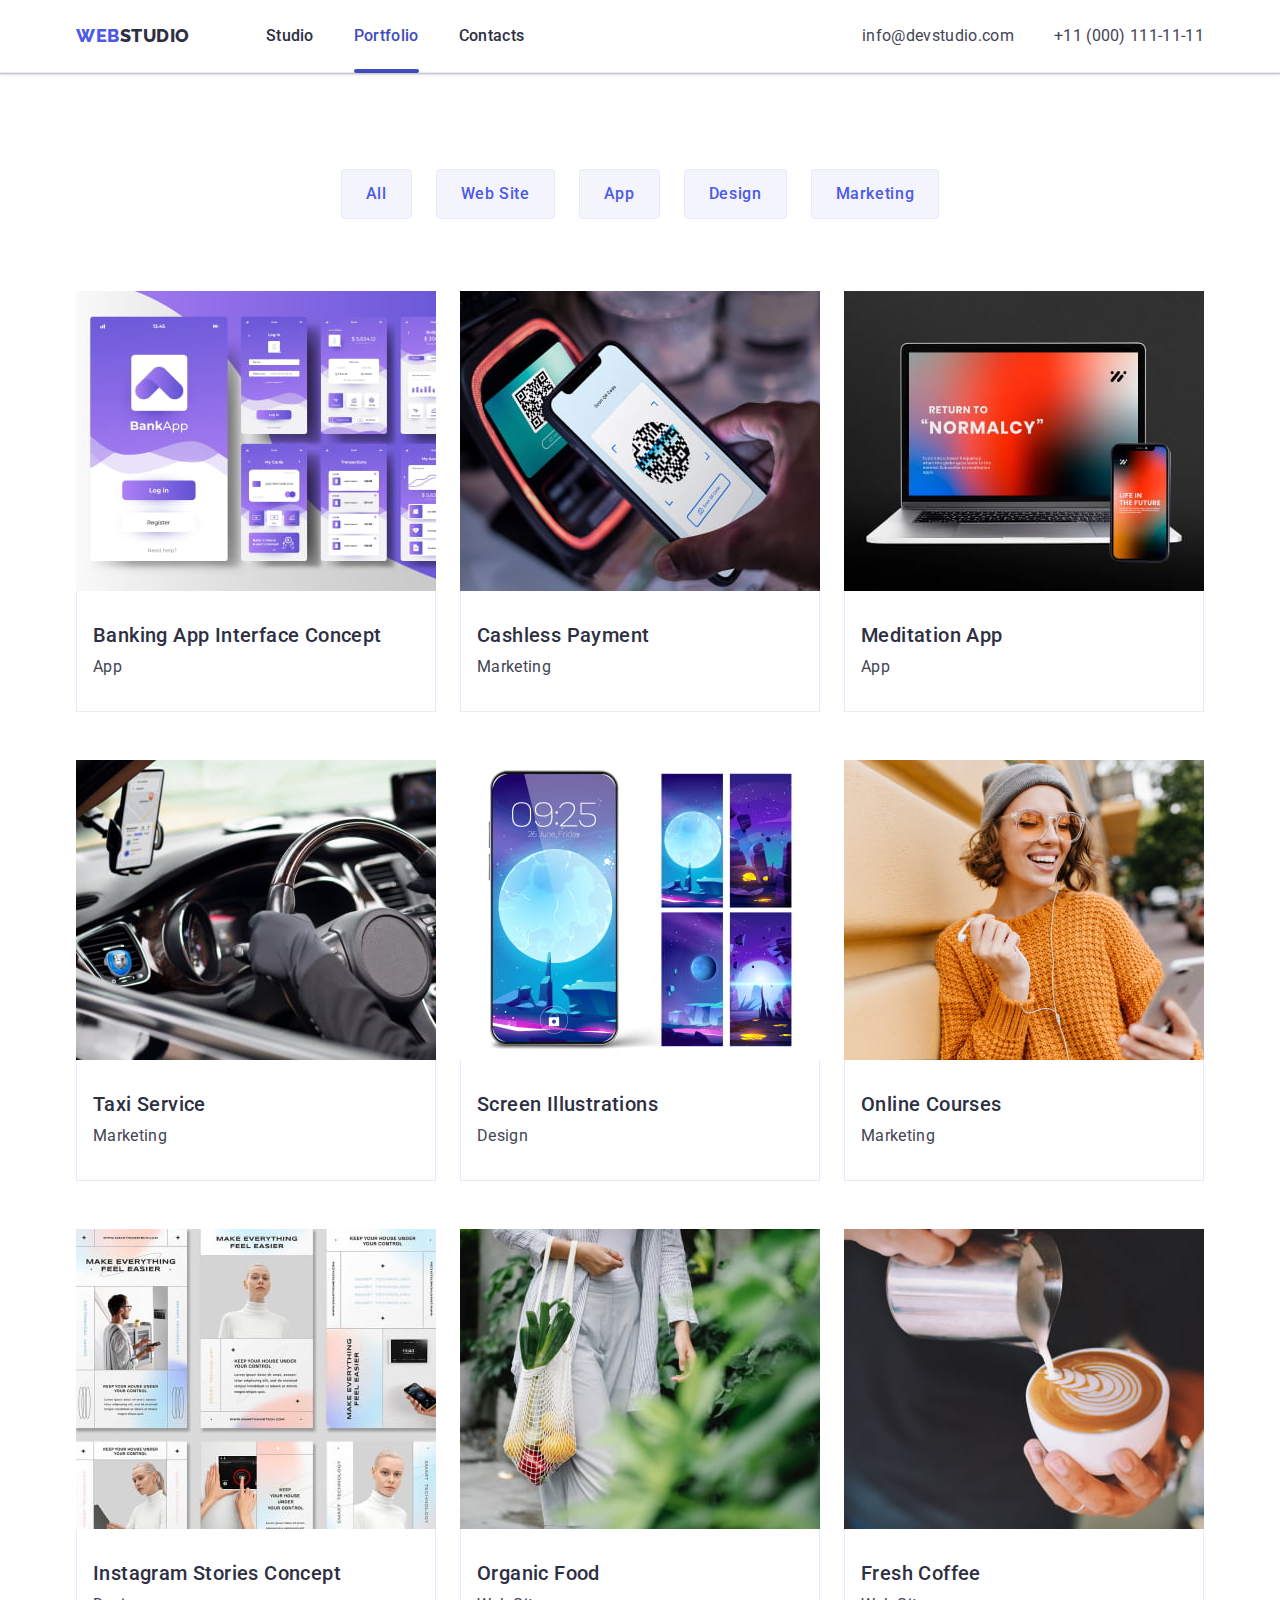
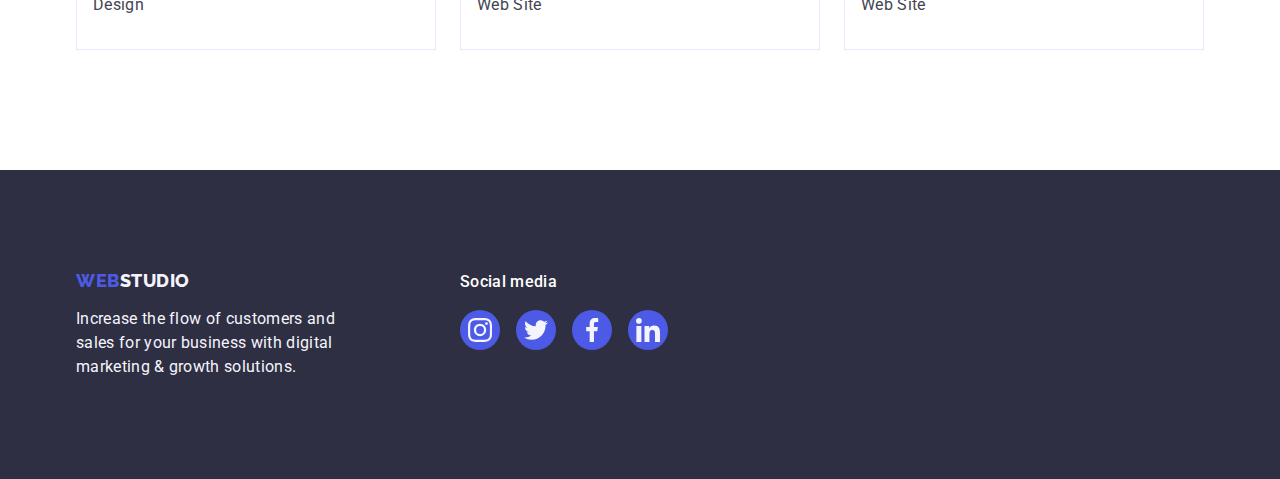
==== portfolio.html @ 3151fbc7 "Initial commit" ====
<!DOCTYPE html>
<html lang="en">
  <head>
    <meta charset="UTF-8" />
    <meta http-equiv="X-UA-Compatible" content="IE=edge" />
    <meta name="viewport" content="width=device-width, initial-scale=1.0" />
    <title>WebStudio</title>
<link  rel="stylesheet"  href="https://cdn.jsdelivr.net/npm/modern-normalize@1.1.0/modern-normalize.min.css" />
    <link rel="preconnect" href="https://fonts.googleapis.com">
<link rel="preconnect" href="https://fonts.gstatic.com" crossorigin>
<link href="https://fonts.googleapis.com/css2?family=Raleway:wght@800&family=Roboto:wght@400;500;700;900&display=swap" rel="stylesheet">
    <link rel="stylesheet" href="./css/styles.css" />
  </head>

  <body class="body">
    <!-- Header -->
    <header class="main-header">
      <div class="container page-header-container">
      <nav class="main-nav">
        <a class="link-logo link" href="./index.html">Web<span class="header-logo">Studio</span></a>
        <ul class="menu list">
          <li class="list-item nav-item"><a class="menu link nav-link" href="./index.html">Studio</a></li>
          <li class="list-item nav-item"><a class="menu link nav-link active" href="./portfolio.html">Portfolio</a></li>
          <li class="list-item nav-item"><a class="menu link nav-link" href="">Contacts</a></li>
        </ul>
      </nav>
      <address class="address">
        <ul class="list link link-nav">
          <li class="list-email-link">
            <a class="address-link link email-link" href="mailto:info@devstudio.com">info@devstudio.com</a></li>
          <li class="list-phone-link">
            <a class="address-link link" href="tel:+110001111111">+11 (000) 111-11-11</a></li>
        </ul>
      </address>
      </div>
    </header>
    <main>
      <!-- Filters -->
      <section class="filters-section">
        <div class=" container container-portfolio">
        <h1 class="visually-hidden">Portfolio</h1>
        <ul class="list portfolio-list-button">
          <li class="list-button"><button class="portfolio-button" type="button">All</button></li>
          <li class="list-button"><button class="portfolio-button" type="button">Web Site</button></li>
          <li class="list-button"><button class="portfolio-button" type="button">App</button></li>
          <li class="list-button"><button class="portfolio-button" type="button">Design</button></li>
          <li class="list-button"><button class="portfolio-button" type="button">Marketing</button></li>
        </ul>
        
        <!-- Portfolio -->
        
        <ul class="list portfolio-list-item">
          <li class="list-item portfolio-item portfolio-calc">
            <a class="list-link link" href="">
            <div class="portfolio-thumb">
              <img 
              src="./images/portfolio/banking-app-interface-concept.jpg"
              alt="Seven mobile app windows"
              width="360"
              height="300"
            />
                <p class="overlay-text">14 Stylish and User-Friendly App Design Concepts · Task Manager App · Calorie Tracker App · Exotic Fruit Ecommerce App · Cloud Storage App
                </p>
              </div>
            <div class="portfolio-galery">
            <h2 class="list-title">Banking App Interface Concept</h2>
            <p class="list-lead">App</p>
          </div>
          </a>
          </li>
          <li class="list-item portfolio-item portfolio-calc">
            
            <a class="list-link link" href="">
               <div class="portfolio-thumb">
            <img 
              src="./images/portfolio/cashless-payment.jpg"
              alt="Reading a QR code by phone for payment through the terminal"
              width="360"
              height="300"
            />
          
                <p class="overlay-text">14 Stylish and User-Friendly App Design Concepts · Task Manager App · Calorie Tracker App · Exotic Fruit Ecommerce App · Cloud Storage App
                </p>
            </div>
            <div class="portfolio-galery">
            <h2 class="list-title">Cashless Payment</h2>
            <p class="list-lead">Marketing</p>
            </div>
          </a>
          </li>
          <li class="list-item portfolio-item portfolio-calc">
            <a class="list-link link" href="">
               <div class="portfolio-thumb">
            <img 
              src="./images/portfolio/meditation-app.jpg"
              alt="Laptop and phone next to it"
              width="360"
              height="300"
            />
                <p class="overlay-text">14 Stylish and User-Friendly App Design Concepts · Task Manager App · Calorie Tracker App · Exotic Fruit Ecommerce App · Cloud Storage App
                </p>
            </div>
            <div class="portfolio-galery">
            <h2 class="list-title">Meditation App</h2>
            <p class="list-lead">App</p>
            </div>
          </a>
          </li>
          <li class="list-item portfolio-item portfolio-calc">
            <a class="list-link link" href="">
               <div class="portfolio-thumb">
            <img 
              src="./images/portfolio/taxi-service.jpg"
              alt="Hands in black gloves hold the steering wheel of a car"
              width="360"
              height="300"
            />
                <p class="overlay-text">14 Stylish and User-Friendly App Design Concepts · Task Manager App · Calorie Tracker App · Exotic Fruit Ecommerce App · Cloud Storage App
                </p>
            </div>
            <div class="portfolio-galery">
            <h2 class="list-title">Taxi Service</h2>
            <p class="list-lead">Marketing</p>
            </div>
          </a>
          </li>
          <li class="list-item portfolio-item portfolio-calc">
            <a class="list-link link" href="">
               <div class="portfolio-thumb">
            <img 
              src="./images/portfolio/screen-illustrations.jpg"
              alt="Full moon wallpaper"
              width="360"
              height="300"
            />
                <p class="overlay-text">14 Stylish and User-Friendly App Design Concepts · Task Manager App · Calorie Tracker App · Exotic Fruit Ecommerce App · Cloud Storage App
                </p>
            </div>
            <div class="portfolio-galery">
            <h2 class="list-title">Screen Illustrations</h2>
            <p class="list-lead">Design</p>
            </div>
          </a>
          </li>
          <li class="list-item portfolio-item portfolio-calc">
            <a class="list-link link" href="">
               <div class="portfolio-thumb">
            <img 
              src="./images/portfolio/online-courses.jpg"
              alt="Girl in headphones looks at the phone and smiles"
              width="360"
              height="300"
            />
                <p class="overlay-text">14 Stylish and User-Friendly App Design Concepts · Task Manager App · Calorie Tracker App · Exotic Fruit Ecommerce App · Cloud Storage App
                </p>
            </div>
            <div class="portfolio-galery">
            <h2 class="list-title">Online Courses</h2>
            <p class="list-lead">Marketing</p>
            </div>
          </a>
          </li>
          <li class="list-item portfolio-item portfolio-calc">
            <a class="list-link link" href="">
               <div class="portfolio-thumb">
            <img 
              src="./images/portfolio/instagram-stories-concept.jpg"
              alt="Six slides with examples for story design"
              width="360"
              height="300"
            />
                <p class="overlay-text">14 Stylish and User-Friendly App Design Concepts · Task Manager App · Calorie Tracker App · Exotic Fruit Ecommerce App · Cloud Storage App
                </p>
            </div>
            <div class="portfolio-galery">
            <h2 class="list-title">Instagram Stories Concept</h2>
            <p class="list-lead">Design</p>
            </div>
          </a>
          </li>
          <li class="list-item portfolio-item portfolio-calc">
            <a class="list-link link" href="">
               <div class="portfolio-thumb">
            <img 
              src="./images/portfolio/organic-food.jpg"
              alt="The girl carries a bag with groceries"
              width="360"
              height="300"
            />
                <p class="overlay-text">14 Stylish and User-Friendly App Design Concepts · Task Manager App · Calorie Tracker App · Exotic Fruit Ecommerce App · Cloud Storage App
                </p>
            </div>
            <div class="portfolio-galery">
            <h2 class="list-title">Organic Food</h2>
            <p class="list-lead">Web Site</p>
            </div>
          </a>
          </li>
          <li class="list-item portfolio-item portfolio-calc">
            <a class="list-link link" href="">
               <div class="portfolio-thumb">
            <img src="./images/portfolio/fresh-coffee.jpg"
              alt="Cup with coffee in hand"
              width="360"
              height="300"
            />
                <p class="overlay-text">14 Stylish and User-Friendly App Design Concepts · Task Manager App · Calorie Tracker App · Exotic Fruit Ecommerce App · Cloud Storage App
                </p>
            </div>
            <div class="portfolio-galery">
            <h2 class="list-title">Fresh Coffee</h2>
            <p class="list-lead">Web Site</p>
            </div>
          </a>
          </li>
        </ul>
        </div>
      </section>
    </main>
  <!--Footer-->
    <footer class="footer">
      <div class="container footer-container">
        <div class="footer-logo-container">
      <a class="link-logo-footer link" href="./index.html">Web<span class="footer-logo">Studio</span></a>
      <p class="text-footer">
        Increase the flow of customers and sales for your business with digital
        marketing & growth solutions.
        </p>
        </div>
        <div class="social-media-container">
          <p class="social-title">Social media</p>
        <ul class="socials social-list footer-socials">
              <li class="socials-item">
                <a class="socials-link link footer-socials-links" href="" target="_blank" rel="noopener noreferrer" aria-label="instagram icon">
                  <svg class="social-icons" width="24" height="24"><use href="./images/icons.svg#instagram"></use></svg>
                </a></li>
              <li class="socials-item">
                <a class="socials-link link footer-socials-links" href="" target="_blank" rel="noopener noreferrer" aria-label="twitter icon">
                  <svg class="social-icons" width="24" height="24"><use href="./images/icons.svg#twitter"></use></svg>
                </a></li>
              <li class="socials-item">
                <a class="socials-link link footer-socials-links" href="" target="_blank" rel="noopener noreferrer" aria-label="facebook icon">
                  <svg class="social-icons" width="24" height="24"><use href="./images/icons.svg#facebook"></use></svg>
                </a></li>
              <li class="socials-item">
                <a class="socials-link link footer-socials-links" href="" target="_blank" rel="noopener noreferrer" aria-label="linkedIn icon">
                  <svg class="social-icons" width="24" height="24"><use href="./images/icons.svg#linkedin"></use></svg>
                </a></li>
            </ul>
        </div>
        </div>
    </footer>
  </body>
</html>
---- css/styles.css ----
:root {
    --accent-color: #9747FF;
    --primary-font: 'Roboto',
        sans-serif;
        --secondary-font: 'Raleway',
            sans-serif;
    --button-color:#4D5AE5;
    --subtitle-color:#2E2F42;
    --border-color:#E7E9FC;
    --hover-focus-color:#404BBF;

    
}

body {
    font-family: var(--primary-font);
    color: #434455;
    background-color: #FFFFFF;

}

h1,h2,h3,h4,p {
    margin-top: 0;
    margin-bottom: 0;
}

ul {
    margin-top: 0;
    margin-bottom: 0;
    padding-left: 0;
}

img {
    display: block;
}

.list {
    display: flex;
    align-items: center;
    flex-wrap: wrap;
    gap: 40px;
    list-style: none;
    padding: 0;
    margin: 0;
}

.link {
    text-decoration: none;
    
}

button {
    cursor: pointer;
}

.container {
    width: 1158px;
    margin: 0 auto;
    padding: 0 15px;
}

/* HEADER */

.page-header-container {
 display: flex;
 align-items: center;   
  
}

.main-header {
    border-bottom: 1px solid var(--border-color);
    box-shadow: 0px 2px 1px rgba(46, 47, 66, 0.08), 0px 1px 1px rgba(46, 47, 66, 0.16), 0px 1px 6px rgba(46, 47, 66, 0.08);
}

.main-nav {
    display: flex;
    align-items: center;
    margin-right: auto;
    
}

.link-logo {
    margin-right: 76px;

    text-decoration: none;
    font-family: var(--secondary-font);
        font-weight: 800;
        font-size: 18px;
        line-height: 1.17;
        
        letter-spacing: 0.03em;
        text-transform: uppercase;
    
        color: var(--button-color);
}
.header-logo {
    color: var(--subtitle-color);
}


.menu:hover,
.menu:focus {
    color: #404BBF;
}

.menu {
    position: relative;
    display: flex;
    align-items: center;

    font-weight: 500;
    font-size: 16px;
    line-height: 1.5;
    letter-spacing: 0.02em;
    color: var(--subtitle-color);

    transition: color 250ms cubic-bezier(0.4, 0, 0.2, 1);
}

.nav-item {
}

.nav-link {
    padding-top: 24px;
    padding-bottom: 24px;
}

.active {
    color: #404bbf;
}

.nav-link::after {
    content: "";
    position: absolute;
    bottom: -1px;
    left: 0;
    display: block;
    width: 100%;
    height: 4px;
    border-radius: 2px;
}

.nav-link.active::after {
    background-color: #404BBF;
}

.address {
    display: flex;
    align-items: center;

    font-style: normal;
    
}

.link-nav {
margin-left: auto;
}


.address-link:hover,
.address-link:focus {
    color: #404BBF;
}

.address-link {
    text-decoration: none;
        font-size: 16px;
        line-height: 1.5;
        letter-spacing: 0.02em;
        color: #434455;

        transition: color 250ms cubic-bezier(0.4, 0, 0.2, 1);
}

.email-link {
}

.list-item {
  

}


.list-phone-link {}

/* HERO */

.hero-section {
    text-align: center;
    background: var(--subtitle-color);
    padding: 188px 0;
}

.hero-overlay {
    max-width: 1440px;
    margin-left: auto;
    margin-right: auto;

    background-image: linear-gradient(rgba(46, 47, 66, 0.7), rgba(46, 47, 66, 0.7)), url("../images/background/people-office.jpg");
    background-repeat: no-repeat;
    background-position: center;
    background-size: cover;
}


.hero-title {
    margin-bottom: 48px;
    max-width: 496px;
    max-height: 120px;
    margin-left: auto;
    margin-right: auto;

    font-weight: 700;
    font-size: 56px;
    line-height: 1.07;
    letter-spacing: 0.02em;
    color: #FFFFFF;
}

.hero-button {
display: block;
    padding: 16px 32px;
    margin-left: auto;
    margin-right: auto;
    min-width: 169px;

    font-family: inherit;
    font-weight: 500;
    font-size: 16px;
    line-height: 1.5;
    letter-spacing: 0.04em;
    color: #FFFFFF;
    background-color: var(--button-color);
    box-shadow: 0px 4px 4px rgba(0, 0, 0, 0.15);
    border-radius: 4px;
    border: none;
    transition: background-color 250ms cubic-bezier(0.4, 0, 0.2, 1);
}

.hero-button:hover,
.hero-button:focus {
 color: #FFFFFF;
background-color: #404BBF;

}

/* MAIN */

.visually-hidden-section {
    padding: 120px 0;
    
}

.visually-hidden {
    position: absolute;
    width: 1px;
    height: 1px;
    margin: -1px;
    border: 0;
    padding: 0;

    white-space: nowrap;
    clip-path: inset(100%);
    clip: rect(0 0 0 0);
    overflow: hidden;
}

.svg-section-two {
    display: flex;
    align-items: center;
    justify-content: center;
    width: 264px;
    height: 112px;
    margin-bottom: 8px;
    background: #F4F4FD;
    border-radius: 4px;
}

.svg {
}

.list-visually-hidden {
    flex-wrap: nowrap;
    gap: 24px;
    

}

.item-calc {
width: calc((100% - 72px) / 4);

}

.list-title {
    margin-bottom: 8px;
    font-weight: 500;
    font-size: 20px;
    line-height: 1.2;
    letter-spacing: 0.02em;
    color: var(--subtitle-color);
}

.title-section-two {
    max-width: 264px;
    max-height: 72px;

}

.list-lead {
    text-align: start;

    font-size: 16px;
    line-height: 1.5;
    letter-spacing: 0.02em;
    color: #434455;
    text-decoration: none;
}

.item-card-text {
    text-align: center;
}

.list-lead-two {
    font-size: 16px;
    line-height: 1.5;
    letter-spacing: 0.02em;
    color: #434455;
}
/* Section three */
.section-three {
    padding-bottom: 120px;
}

.section-three-list {
    gap: 24px;
}

.title {
    margin-bottom: 72px;
    font-weight: 700;
    font-size: 36px;
    line-height: 1.11;
    text-align: center;
    letter-spacing: 0.02em;
    text-transform: capitalize;
    color: var(--subtitle-color);
}

.section-three-item {}

.section-three-img {}

/* OUR TEAM*/

.team-card {
    padding-top: 120px;
    padding-bottom: 120px;

    background: #F4F4FD;
}

.list-item-card {
    background-color: #FFFFFF;
    border-radius: 0px 0px 4px 4px;
    box-shadow: 0px 1px 6px rgba(46, 47, 66, 0.08), 0px 1px 1px rgba(46, 47, 66, 0.16), 0px 2px 1px rgba(46, 47, 66, 0.08);
        
}

.list-team-card {
    gap: 24px;
}

.title-team-card {
    text-align: center;
}

.container-card-team {
    padding: 32px 0;
}
.item-card-text {
margin-bottom: 8px;
}

.social-list {
    display: flex;
    justify-content: center;
    align-items: center;
    gap: 24px;
    list-style: none;
}

.socials-item {
width: 40px;
height: 40px;
}

.socials-link {
    display: flex;
    justify-content: center;
    align-items: center;
    width: 100%;
    height: 100%;
    background: var(--button-color);
    color: #FFFFFF;
    border-radius: 50%;

    transition: background-color 250ms cubic-bezier(0.4, 0, 0.2, 1);
}

.social-icons {
    fill: #f4f4fd;
    
}

.socials-link:hover, 
.socials-link:focus {
  background-color: #404BBF;
}

.list-img {}

/* Customers*/

.customers {
padding-top: 120px;
padding-bottom: 120px;
}

.customers-container {
    
}

.customers-list {
    gap: 24px;
}

.customers-item {
    transition: border-color, color 250ms cubic-bezier(0.4, 0, 0.2, 1);
}
.customers-link {
display: flex;
justify-content: center;
align-items: center;
width: 168px;
height: 88px;
color: #8E8F99;
border-radius: 4px;
border: 1px solid #8E8F99;
transition: border-color 250ms cubic-bezier(0.4, 0, 0.2, 1),
    color 250ms cubic-bezier(0.4, 0, 0.2, 1);

}

.customers-link:hover,
.customers-link:focus {
    color: #404BBF;
    border: 1px solid #404BBF;
}


.customers-title {
    margin-bottom: 72px;
    font-family: 'Roboto';
        font-style: normal;
        font-weight: 700;
        font-size: 36px;
        line-height: 1.1;
    
        text-align: center;
        letter-spacing: 0.02em;
        text-transform: capitalize;
        color: #2E2F42;
}
 .customers-icons {
    fill: currentColor;

 }

/* PORTFOLIO*/

.filters-section {
    padding-top: 96px;
    padding-bottom: 120px;
}


.portfolio-button {
    padding: 12px 24px;
    font-family: inherit;
    background: #F4F4FD;
    
        border: 1px solid var(--border-color);
        border-radius: 4px;
        font-weight: 500;
            font-size: 16px;
            line-height: 1.5;
            letter-spacing: 0.04em;
        color: var(--button-color);
        transition: color 250ms cubic-bezier(0.4, 0, 0.2, 1),
            background-color 250ms cubic-bezier(0.4, 0, 0.2, 1),
            border-color 250ms cubic-bezier(0.4, 0, 0.2, 1),
            box-shadow 250ms cubic-bezier(0.4, 0, 0.2, 1);
}
.portfolio-button:hover,
.portfolio-button:focus {
    background-color: #404BBF;
    color: #FFFFFF;
    box-shadow: 0px 3px 1px rgba(0, 0, 0, 0.1), 0px 2px 1px rgba(0, 0, 0, 0.08), 0px 2px 2px rgba(0, 0, 0, 0.12);
    border: 1px solid transparent;
 }

 .portfolio-list-button {
    display: flex;
    justify-content: center;
    gap: 24px;
    margin-bottom: 72px;
 }

.portfolio-list {
    display: flex;
    flex-wrap: wrap;
    gap: 24px;
    
}

.portfolio-list-item {
    display: flex;
    flex-wrap: wrap;
    column-gap: 24px;
    row-gap: 48px;
    padding: 0;
}

.list-link:hover .overlay-text {
    transform: translateY(0%);
}

.list-link:focus .overlay-text {
    transform: translateY(0%);
}

.portfolio-list-item > .portfolio-calc {
    flex-basis: calc((100% - 48px) / 3);

}


.portfolio-list-item:nth-last-child(-n+3) {
margin-bottom: 0;
}

.portfolio-list-item:nth-child(3n) {
    margin-right: 0;
}

.list-link {
    display: block;
    transition: box-shadow 250ms cubic-bezier(0.4, 0, 0.2, 1);
}

.list-link:hover,
.list-link:focus {

    box-shadow: 0px 1px 6px rgba(46, 47, 66, 0.08), 0px 1px 1px rgba(46, 47, 66, 0.16), 0px 2px 1px rgba(46, 47, 66, 0.08);
}

.portfolio-galery {
    padding: 32px 16px;
    border: 1px solid var(--border-color);
    border-top: none;
}

.portfolio-thumb {
    position: relative;
    overflow: hidden;
}

.overlay {

}

.overlay-text {
    position: absolute;
    top: 0;
    left: 0;
    transform: translateY(100%);
    
    width: 100%;
    height: 100%;
    background-color: #4D5AE5;
    
    padding: 40px 32px;
    font-size: 16px;
    line-height: 1.5;

    letter-spacing: 0.02em;
    color: #F4F4FD;

    transition: transform 250ms cubic-bezier(0.4, 0, 0.2, 1);
}

.list-img {}

.list-title {
    text-decoration: none;
   
}
    


/* FOOTER */

.footer {
    background: var(--subtitle-color);
}

.text-footer {
    max-width: 264px;

    font-size: 16px;
    line-height: 1.5;
    letter-spacing: 0.02em;
    color: #F4F4FD;
}

.footer {
    display: flex;
    padding: 100px 0;
}

.footer-logo {
    font-family: var(--secondary-font);
    font-style: normal;
    font-weight: 800;
    font-size: 18px;
    line-height: 1.17;
    
    letter-spacing: 0.03em;
    text-transform: uppercase;
    color: #F4F4FD;
}

.link-logo-footer {
    display: inline-block;
    padding: 0px;
    margin-bottom: 16px;
    text-decoration: none;

    font-family: var(--secondary-font);
    font-weight: 800;
    font-size: 18px;
    line-height: 1.17;
    letter-spacing: 0.03em;
    text-transform: uppercase;
    color: var(--button-color);
}

/* Social media*/
.footer-container {
    display: flex;
    align-items: baseline;

}
.footer-logo-container {
    margin-right: 120px;
}

.social-media-container {
   
}

.social-title {
    margin-bottom: 16px;
    font-weight: 500;
    font-size: 16px;
    line-height: 1.5;
    letter-spacing: 0.02em;
    color: #FFFFFF;
    
}

.footer-socials {

gap: 16px;
}

.footer-socials-links {
    display: flex;
    justify-content: center;
    align-items: center;
    transition: background-color 250ms cubic-bezier(0.4, 0, 0.2, 1);
}

.footer-socials-links:hover,
.footer-socials-links:focus {
background-color: #31D0AA;
}

/* Modal Window*/

.backdrop {
    position: fixed;
    top: 0;
    left: 0;
    width: 100%;
    height: 100%;
    background-color: rgba(46, 47, 66, 0.4);

    transition: opacity 250ms cubic-bezier(0.4, 0, 0.2, 1), visibility 250ms cubic-bezier(0.4, 0, 0.2, 1);
    
    }

.modal {
    position: absolute;
    top: 50%;
    left: 50%;
    transform: translate(-50%, -50%);
    padding: 24px;
    
    width: 408px;
    min-height: 576px;

    background-color: #FCFCFC;
    box-shadow: 0px 1px 1px rgba(0, 0, 0, 0.14),
            0px 1px 3px rgba(0, 0, 0, 0.12),
            0px 2px 1px rgba(0, 0, 0, 0.2);
    border-radius: 4px;
        transition: transform 250ms cubic-bezier(0.4, 0, 0.2, 1);
}

.backdrop.is-hidden {
    opacity: 0;
    visibility: hidden;
    pointer-events: none;

}

.is-hidden {
    opacity: 0;
    visibility: hidden;
    pointer-events: none;
}

.backdrop.is-hidden.modal {
    opacity: 0;
    transition-delay: 250ms cubic-bezier(0.4, 0, 0.2, 1);
}

.modal-close-btn {
    position: absolute;
    display: flex;
    top: 24px;
    right: 24px;

    align-items: center;
    justify-content: center;
    padding: 0;

    width: 24px;
    height: 24px;
    border: none;
    background-color: #E7E9FC;
    border-radius: 50%;
    box-shadow: 0px,
        4px rgba(0, 0, 0, 0.25);
        border: 1px solid rgba(0, 0, 0, 0.1);
        transition: background-color 250ms cubic-bezier(0.4, 0, 0.2, 1), border 250ms cubic-bezier(0.4, 0, 0.2, 1);

    
}

.modal-close-icon {
    transition: fill 250ms cubic-bezier(0.4, 0, 0.2, 1);
}

.modal-close-btn:hover,
.modal-close-btn:focus {
background-color: #404BBF;
fill: #ffffff;
border: none;
}

.modal-title {
    display: block;
    margin-bottom: 16px;
    padding-top: 48px;
    font-weight: 500;
   font-size: 16px; 
   line-height: 1.5;
   text-align: center;
}

.modal-form {}

.form {}

.form-label {
    display: block;
    margin-bottom: 4px;
    margin-top: 8px;
    font-size: 12px;
    line-height: 1,17px;
    letter-spacing: 0.01em;

    color: #8E8F99;

}

.form-wrapper {
    position: relative;
    
}

.form-field {
    width: 100%;
    height: 40px;
    padding: 0;
    padding-left: 36px;

    outline: transparent;
    outline-offset: -1px;
    border-radius: 4px;
    border: 1px solid;
}

.form-field:focus {
    outline: 1px solid #4D5AE5;
    transition: 250ms cubic-bezier(0.4, 0, 0.2, 1);
}

.form-icon {
    position: absolute;
    top: 50%;
    left: 16px;
    transform: translateY(-50%);

    width: 18px;
    height: 24px;

    pointer-events: none;
}

.form-field:focus + .form-icon {
    fill: #4D5AE5;
    transition: 250ms cubic-bezier(0.4, 0, 0.2, 1);
}

.form-comment {
    display: block;
    margin-top: 8px;
    margin-bottom: 4px;

    font-size: 12px;
    line-height: 14px;
    letter-spacing: 0.01em;
    color:#8E8F99;
}

.form-agreement {
    display: block;
    width: 100%;
    height: 138px;
    padding: 16px;
    resize: none;
    border-radius: 4px;
    outline: transparent;
    margin-bottom: 16px;

    font-size: 12px;
    line-height: 1.17px;
    letter-spacing: 0.04em;
    color: rgba(46, 47, 66, 0.4);
}

.form-check {
    display: flex;
    justify-content: center;
    align-items: center;
    margin-bottom: 24px;
    
}

.form-check-input {
    appearance: none;
    display: flex;
    width: 16px;
    height: 16px;
    border-radius: 2px;
    border: 1px solid #2E2F42;
    margin-right: 8px;
}

.form-check-input:checked {
    background-color: #404BBF;
}

.form-check-text {
font-size: 12px;
color: #8E8F99;
user-select: none;
}

.agreement-link {
   color: #4D5AE5; 
}

.btn {
    display: block;
    margin: 0 auto;
}
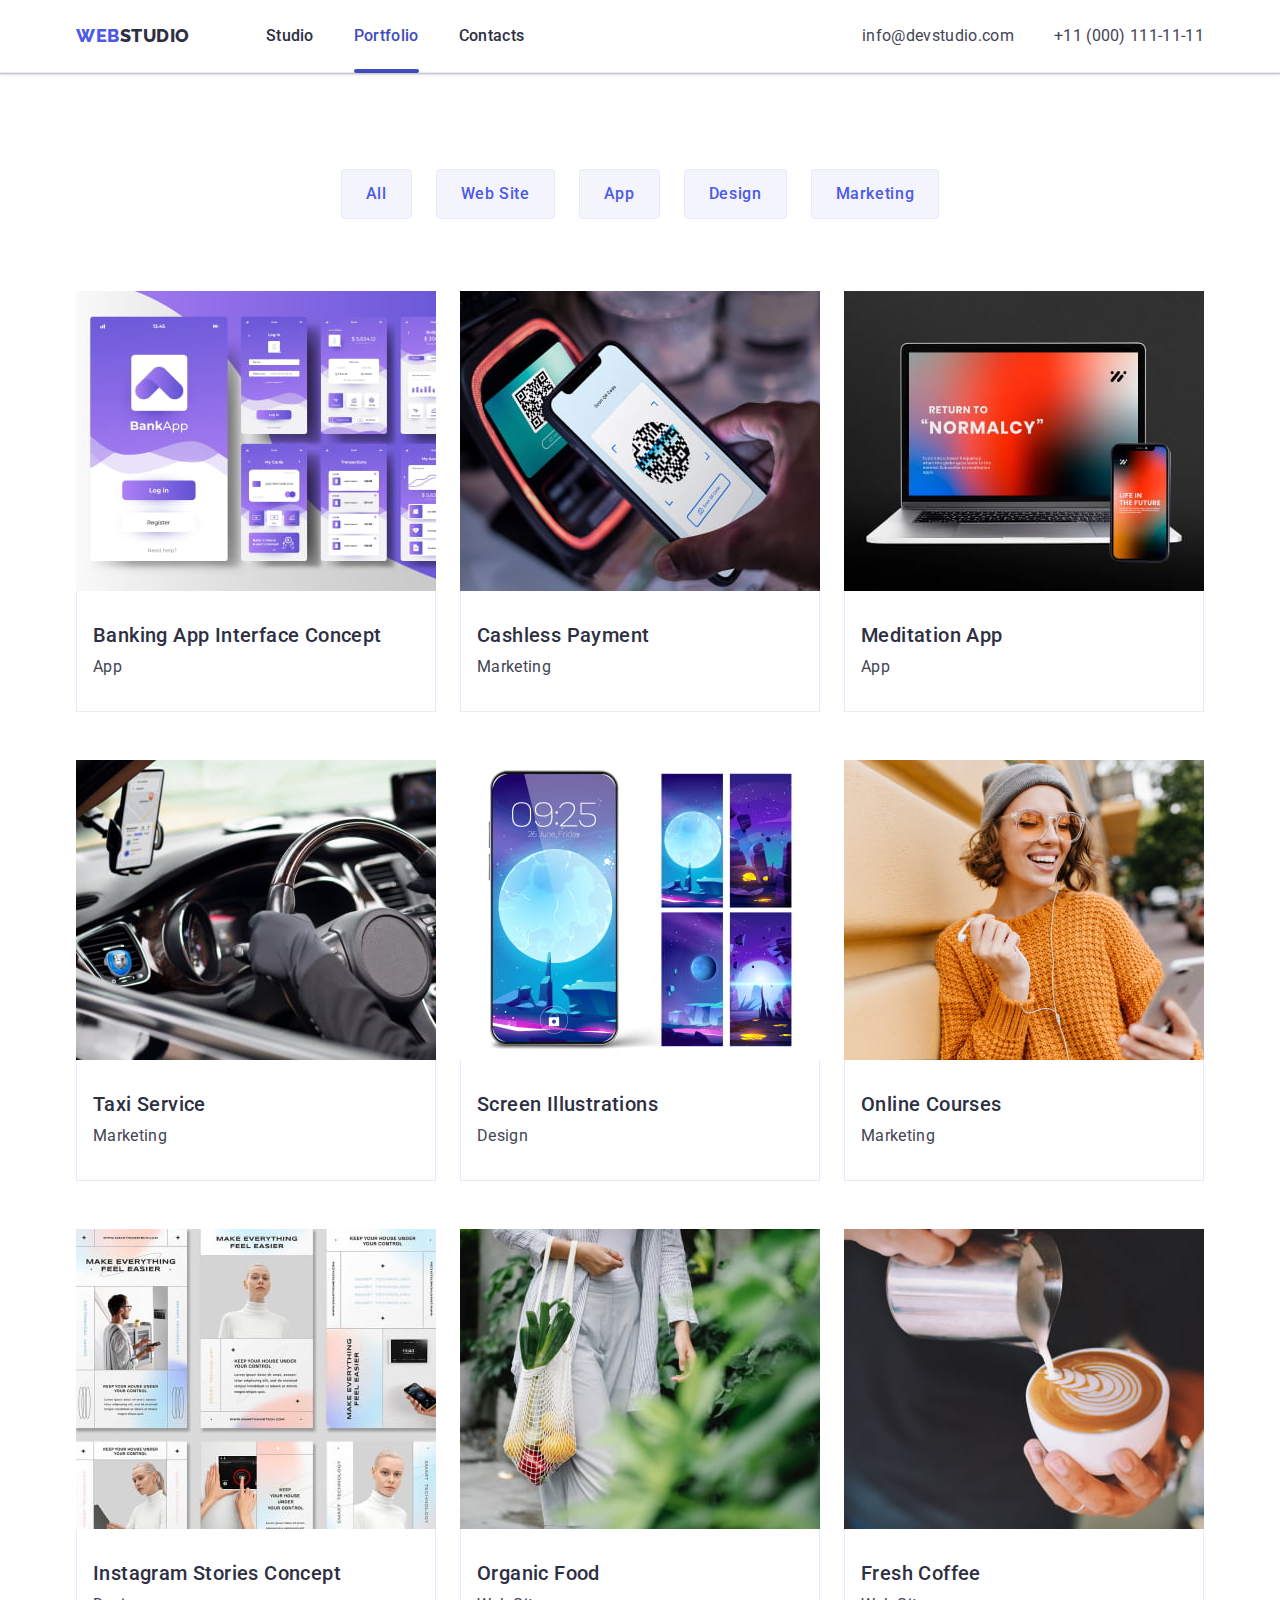
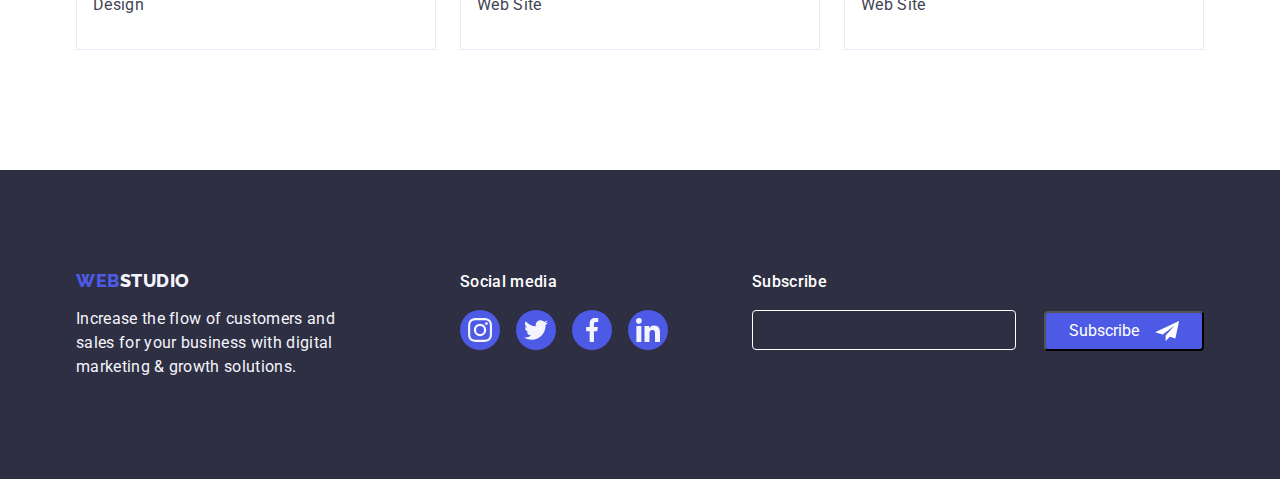
==== commit 4bac557b: "finished" ====
--- a/portfolio.html
+++ b/portfolio.html
@@ -248,6 +248,16 @@
                 </a></li>
             </ul>
         </div>
+        <div class="subscribe-container">
+          <p class="social-title">Subscribe</p>
+          <form class="subscribe-form form" name="subscribe-form"></form>
+          
+          <input class="subscribe-input" type="email" name="email" placeholder="E-mail">
+          
+          <button class="subscribe-btn" type="submit">Subscribe <svg class="subscribe-icon" width="24" height="20"><use href="./images/icons.svg#icon-send"></use></svg></button>
+          
+
+        </div>
         </div>
     </footer>
   </body>
--- a/css/styles.css
+++ b/css/styles.css
@@ -3,14 +3,14 @@
     --accent-color: #9747FF;
     --primary-font: 'Roboto',
         sans-serif;
-        --secondary-font: 'Raleway',
-            sans-serif;
-    --button-color:#4D5AE5;
-    --subtitle-color:#2E2F42;
-    --border-color:#E7E9FC;
-    --hover-focus-color:#404BBF;
-
-    
+    --secondary-font: 'Raleway',
+        sans-serif;
+    --button-color: #4D5AE5;
+    --subtitle-color: #2E2F42;
+    --border-color: #E7E9FC;
+    --hover-focus-color: #404BBF;
+
+
 }
 
 body {
@@ -20,7 +20,11 @@
 
 }
 
-h1,h2,h3,h4,p {
+h1,
+h2,
+h3,
+h4,
+p {
     margin-top: 0;
     margin-bottom: 0;
 }
@@ -47,7 +51,7 @@
 
 .link {
     text-decoration: none;
-    
+
 }
 
 button {
@@ -63,9 +67,9 @@
 /* HEADER */
 
 .page-header-container {
- display: flex;
- align-items: center;   
-  
+    display: flex;
+    align-items: center;
+
 }
 
 .main-header {
@@ -77,7 +81,7 @@
     display: flex;
     align-items: center;
     margin-right: auto;
-    
+
 }
 
 .link-logo {
@@ -85,15 +89,16 @@
 
     text-decoration: none;
     font-family: var(--secondary-font);
-        font-weight: 800;
-        font-size: 18px;
-        line-height: 1.17;
-        
-        letter-spacing: 0.03em;
-        text-transform: uppercase;
-    
-        color: var(--button-color);
-}
+    font-weight: 800;
+    font-size: 18px;
+    line-height: 1.17;
+
+    letter-spacing: 0.03em;
+    text-transform: uppercase;
+
+    color: var(--button-color);
+}
+
 .header-logo {
     color: var(--subtitle-color);
 }
@@ -118,8 +123,7 @@
     transition: color 250ms cubic-bezier(0.4, 0, 0.2, 1);
 }
 
-.nav-item {
-}
+.nav-item {}
 
 .nav-link {
     padding-top: 24px;
@@ -150,11 +154,11 @@
     align-items: center;
 
     font-style: normal;
-    
+
 }
 
 .link-nav {
-margin-left: auto;
+    margin-left: auto;
 }
 
 
@@ -165,21 +169,17 @@
 
 .address-link {
     text-decoration: none;
-        font-size: 16px;
-        line-height: 1.5;
-        letter-spacing: 0.02em;
-        color: #434455;
-
-        transition: color 250ms cubic-bezier(0.4, 0, 0.2, 1);
-}
-
-.email-link {
-}
-
-.list-item {
-  
-
-}
+    font-size: 16px;
+    line-height: 1.5;
+    letter-spacing: 0.02em;
+    color: #434455;
+
+    transition: color 250ms cubic-bezier(0.4, 0, 0.2, 1);
+}
+
+.email-link {}
+
+.list-item {}
 
 
 .list-phone-link {}
@@ -219,7 +219,7 @@
 }
 
 .hero-button {
-display: block;
+    display: block;
     padding: 16px 32px;
     margin-left: auto;
     margin-right: auto;
@@ -240,8 +240,8 @@
 
 .hero-button:hover,
 .hero-button:focus {
- color: #FFFFFF;
-background-color: #404BBF;
+    color: #FFFFFF;
+    background-color: #404BBF;
 
 }
 
@@ -249,7 +249,7 @@
 
 .visually-hidden-section {
     padding: 120px 0;
-    
+
 }
 
 .visually-hidden {
@@ -277,18 +277,17 @@
     border-radius: 4px;
 }
 
-.svg {
-}
+.svg {}
 
 .list-visually-hidden {
     flex-wrap: nowrap;
     gap: 24px;
-    
+
 
 }
 
 .item-calc {
-width: calc((100% - 72px) / 4);
+    width: calc((100% - 72px) / 4);
 
 }
 
@@ -327,6 +326,7 @@
     letter-spacing: 0.02em;
     color: #434455;
 }
+
 /* Section three */
 .section-three {
     padding-bottom: 120px;
@@ -364,7 +364,7 @@
     background-color: #FFFFFF;
     border-radius: 0px 0px 4px 4px;
     box-shadow: 0px 1px 6px rgba(46, 47, 66, 0.08), 0px 1px 1px rgba(46, 47, 66, 0.16), 0px 2px 1px rgba(46, 47, 66, 0.08);
-        
+
 }
 
 .list-team-card {
@@ -378,8 +378,9 @@
 .container-card-team {
     padding: 32px 0;
 }
+
 .item-card-text {
-margin-bottom: 8px;
+    margin-bottom: 8px;
 }
 
 .social-list {
@@ -391,8 +392,8 @@
 }
 
 .socials-item {
-width: 40px;
-height: 40px;
+    width: 40px;
+    height: 40px;
 }
 
 .socials-link {
@@ -410,12 +411,12 @@
 
 .social-icons {
     fill: #f4f4fd;
-    
-}
-
-.socials-link:hover, 
+
+}
+
+.socials-link:hover,
 .socials-link:focus {
-  background-color: #404BBF;
+    background-color: #404BBF;
 }
 
 .list-img {}
@@ -423,13 +424,11 @@
 /* Customers*/
 
 .customers {
-padding-top: 120px;
-padding-bottom: 120px;
-}
-
-.customers-container {
-    
-}
+    padding-top: 120px;
+    padding-bottom: 120px;
+}
+
+.customers-container {}
 
 .customers-list {
     gap: 24px;
@@ -438,17 +437,18 @@
 .customers-item {
     transition: border-color, color 250ms cubic-bezier(0.4, 0, 0.2, 1);
 }
+
 .customers-link {
-display: flex;
-justify-content: center;
-align-items: center;
-width: 168px;
-height: 88px;
-color: #8E8F99;
-border-radius: 4px;
-border: 1px solid #8E8F99;
-transition: border-color 250ms cubic-bezier(0.4, 0, 0.2, 1),
-    color 250ms cubic-bezier(0.4, 0, 0.2, 1);
+    display: flex;
+    justify-content: center;
+    align-items: center;
+    width: 168px;
+    height: 88px;
+    color: #8E8F99;
+    border-radius: 4px;
+    border: 1px solid #8E8F99;
+    transition: border-color 250ms cubic-bezier(0.4, 0, 0.2, 1),
+        color 250ms cubic-bezier(0.4, 0, 0.2, 1);
 
 }
 
@@ -462,20 +462,21 @@
 .customers-title {
     margin-bottom: 72px;
     font-family: 'Roboto';
-        font-style: normal;
-        font-weight: 700;
-        font-size: 36px;
-        line-height: 1.1;
-    
-        text-align: center;
-        letter-spacing: 0.02em;
-        text-transform: capitalize;
-        color: #2E2F42;
-}
- .customers-icons {
+    font-style: normal;
+    font-weight: 700;
+    font-size: 36px;
+    line-height: 1.1;
+
+    text-align: center;
+    letter-spacing: 0.02em;
+    text-transform: capitalize;
+    color: #2E2F42;
+}
+
+.customers-icons {
     fill: currentColor;
 
- }
+}
 
 /* PORTFOLIO*/
 
@@ -489,39 +490,40 @@
     padding: 12px 24px;
     font-family: inherit;
     background: #F4F4FD;
-    
-        border: 1px solid var(--border-color);
-        border-radius: 4px;
-        font-weight: 500;
-            font-size: 16px;
-            line-height: 1.5;
-            letter-spacing: 0.04em;
-        color: var(--button-color);
-        transition: color 250ms cubic-bezier(0.4, 0, 0.2, 1),
-            background-color 250ms cubic-bezier(0.4, 0, 0.2, 1),
-            border-color 250ms cubic-bezier(0.4, 0, 0.2, 1),
-            box-shadow 250ms cubic-bezier(0.4, 0, 0.2, 1);
-}
+
+    border: 1px solid var(--border-color);
+    border-radius: 4px;
+    font-weight: 500;
+    font-size: 16px;
+    line-height: 1.5;
+    letter-spacing: 0.04em;
+    color: var(--button-color);
+    transition: color 250ms cubic-bezier(0.4, 0, 0.2, 1),
+        background-color 250ms cubic-bezier(0.4, 0, 0.2, 1),
+        border-color 250ms cubic-bezier(0.4, 0, 0.2, 1),
+        box-shadow 250ms cubic-bezier(0.4, 0, 0.2, 1);
+}
+
 .portfolio-button:hover,
 .portfolio-button:focus {
     background-color: #404BBF;
     color: #FFFFFF;
     box-shadow: 0px 3px 1px rgba(0, 0, 0, 0.1), 0px 2px 1px rgba(0, 0, 0, 0.08), 0px 2px 2px rgba(0, 0, 0, 0.12);
     border: 1px solid transparent;
- }
-
- .portfolio-list-button {
+}
+
+.portfolio-list-button {
     display: flex;
     justify-content: center;
     gap: 24px;
     margin-bottom: 72px;
- }
+}
 
 .portfolio-list {
     display: flex;
     flex-wrap: wrap;
     gap: 24px;
-    
+
 }
 
 .portfolio-list-item {
@@ -540,14 +542,14 @@
     transform: translateY(0%);
 }
 
-.portfolio-list-item > .portfolio-calc {
+.portfolio-list-item>.portfolio-calc {
     flex-basis: calc((100% - 48px) / 3);
 
 }
 
 
 .portfolio-list-item:nth-last-child(-n+3) {
-margin-bottom: 0;
+    margin-bottom: 0;
 }
 
 .portfolio-list-item:nth-child(3n) {
@@ -576,20 +578,18 @@
     overflow: hidden;
 }
 
-.overlay {
-
-}
+.overlay {}
 
 .overlay-text {
     position: absolute;
     top: 0;
     left: 0;
     transform: translateY(100%);
-    
+
     width: 100%;
     height: 100%;
     background-color: #4D5AE5;
-    
+
     padding: 40px 32px;
     font-size: 16px;
     line-height: 1.5;
@@ -604,16 +604,13 @@
 
 .list-title {
     text-decoration: none;
-   
-}
-    
+
+}
+
 
 
 /* FOOTER */
 
-.footer {
-    background: var(--subtitle-color);
-}
 
 .text-footer {
     max-width: 264px;
@@ -626,7 +623,10 @@
 
 .footer {
     display: flex;
+    justify-content: center;
+    align-items: center;
     padding: 100px 0;
+    background: var(--subtitle-color);
 }
 
 .footer-logo {
@@ -635,7 +635,7 @@
     font-weight: 800;
     font-size: 18px;
     line-height: 1.17;
-    
+
     letter-spacing: 0.03em;
     text-transform: uppercase;
     color: #F4F4FD;
@@ -661,14 +661,17 @@
     display: flex;
     align-items: baseline;
 
-}
+
+}
+
 .footer-logo-container {
     margin-right: 120px;
-}
-
-.social-media-container {
-   
-}
+    min-width: 264px;
+}
+
+.social-media-container {}
+
+.footer-subscribe-container {}
 
 .social-title {
     margin-bottom: 16px;
@@ -677,12 +680,12 @@
     line-height: 1.5;
     letter-spacing: 0.02em;
     color: #FFFFFF;
-    
+
 }
 
 .footer-socials {
 
-gap: 16px;
+    gap: 16px;
 }
 
 .footer-socials-links {
@@ -694,7 +697,72 @@
 
 .footer-socials-links:hover,
 .footer-socials-links:focus {
-background-color: #31D0AA;
+    background-color: #31D0AA;
+}
+
+.container {}
+
+.subscribe-container {
+    justify-content: center;
+    align-items: center;
+    margin-left: auto;
+    min-height: 80px;
+
+}
+
+
+.subscribe-form {}
+
+.form {}
+
+.subscribe-form-container {}
+
+.subscribe-input {
+    width: 264px;
+    height: 40px;
+    border-radius: 4px;
+    background-color: var(--subtitle-color);
+    border: 1px solid #FFFFFF;
+}
+
+::placeholder {
+    display: flex;
+    
+    font-weight: 400;
+
+    font-size: 12px;
+        line-height: 1.17px;
+        letter-spacing: 0.04em;
+        color: rgba(46, 47, 66, 0.4);
+
+
+}
+
+.subscribe-btn {
+    display: inline-flex;
+        min-width: 160px;
+        height: 40px;
+        border-radius: 4px;
+        background-color: var(--button-color);
+        margin-left: 24px;
+        color: #FFFFFF;
+        justify-content: center;
+        align-items: center;
+}
+
+.subscribe-btn:hover,
+.subscribe-btn:focus {
+    background-color: var(--hover-focus-color);
+    transition: background-color 250ms cubic-bezier(0.4, 0, 0.2, 1);
+}
+
+.subscribe-icon {
+    display: inline-flex;
+    width: 24px;
+    height: 20px;
+    margin-left: 16px;
+    
+    pointer-events: none;
 }
 
 /* Modal Window*/
@@ -708,8 +776,8 @@
     background-color: rgba(46, 47, 66, 0.4);
 
     transition: opacity 250ms cubic-bezier(0.4, 0, 0.2, 1), visibility 250ms cubic-bezier(0.4, 0, 0.2, 1);
-    
-    }
+
+}
 
 .modal {
     position: absolute;
@@ -717,16 +785,16 @@
     left: 50%;
     transform: translate(-50%, -50%);
     padding: 24px;
-    
+
     width: 408px;
     min-height: 576px;
 
     background-color: #FCFCFC;
     box-shadow: 0px 1px 1px rgba(0, 0, 0, 0.14),
-            0px 1px 3px rgba(0, 0, 0, 0.12),
-            0px 2px 1px rgba(0, 0, 0, 0.2);
+        0px 1px 3px rgba(0, 0, 0, 0.12),
+        0px 2px 1px rgba(0, 0, 0, 0.2);
     border-radius: 4px;
-        transition: transform 250ms cubic-bezier(0.4, 0, 0.2, 1);
+    transition: transform 250ms cubic-bezier(0.4, 0, 0.2, 1);
 }
 
 .backdrop.is-hidden {
@@ -764,10 +832,10 @@
     border-radius: 50%;
     box-shadow: 0px,
         4px rgba(0, 0, 0, 0.25);
-        border: 1px solid rgba(0, 0, 0, 0.1);
-        transition: background-color 250ms cubic-bezier(0.4, 0, 0.2, 1), border 250ms cubic-bezier(0.4, 0, 0.2, 1);
-
-    
+    border: 1px solid rgba(0, 0, 0, 0.1);
+    transition: background-color 250ms cubic-bezier(0.4, 0, 0.2, 1), border 250ms cubic-bezier(0.4, 0, 0.2, 1);
+
+
 }
 
 .modal-close-icon {
@@ -776,9 +844,9 @@
 
 .modal-close-btn:hover,
 .modal-close-btn:focus {
-background-color: #404BBF;
-fill: #ffffff;
-border: none;
+    background-color: #404BBF;
+    fill: #ffffff;
+    border: none;
 }
 
 .modal-title {
@@ -786,9 +854,9 @@
     margin-bottom: 16px;
     padding-top: 48px;
     font-weight: 500;
-   font-size: 16px; 
-   line-height: 1.5;
-   text-align: center;
+    font-size: 16px;
+    line-height: 1.5;
+    text-align: center;
 }
 
 .modal-form {}
@@ -800,7 +868,7 @@
     margin-bottom: 4px;
     margin-top: 8px;
     font-size: 12px;
-    line-height: 1,17px;
+    line-height: 1, 17px;
     letter-spacing: 0.01em;
 
     color: #8E8F99;
@@ -809,7 +877,7 @@
 
 .form-wrapper {
     position: relative;
-    
+
 }
 
 .form-field {
@@ -841,7 +909,7 @@
     pointer-events: none;
 }
 
-.form-field:focus + .form-icon {
+.form-field:focus+.form-icon {
     fill: #4D5AE5;
     transition: 250ms cubic-bezier(0.4, 0, 0.2, 1);
 }
@@ -854,7 +922,7 @@
     font-size: 12px;
     line-height: 14px;
     letter-spacing: 0.01em;
-    color:#8E8F99;
+    color: #8E8F99;
 }
 
 .form-agreement {
@@ -866,11 +934,6 @@
     border-radius: 4px;
     outline: transparent;
     margin-bottom: 16px;
-
-    font-size: 12px;
-    line-height: 1.17px;
-    letter-spacing: 0.04em;
-    color: rgba(46, 47, 66, 0.4);
 }
 
 .form-check {
@@ -878,7 +941,7 @@
     justify-content: center;
     align-items: center;
     margin-bottom: 24px;
-    
+
 }
 
 .form-check-input {
@@ -889,23 +952,27 @@
     border-radius: 2px;
     border: 1px solid #2E2F42;
     margin-right: 8px;
+
+    background-image: url("data:image/svg+xml,%3Csvg width='10' height='8' viewBox='0 0 10 8' fill='none' xmlns='http://www.w3.org/2000/svg'%3E%3Cpath d='M8.44558 0.255056C8.61838 0.089653 8.84834 -0.00178848 9.08693 2.65108e-05C9.32551 0.0018415 9.55407 0.0967713 9.72436 0.264784C9.89466 0.432797 9.99337 0.660752 9.99968 0.900549C10.006 1.14034 9.91939 1.37323 9.75816 1.55005L4.86357 7.70436C4.7794 7.79551 4.67782 7.86865 4.5649 7.91942C4.45198 7.97018 4.33003 7.99754 4.20636 7.99984C4.08268 8.00214 3.95981 7.97935 3.8451 7.93282C3.73038 7.88629 3.62618 7.81698 3.53872 7.72903L0.292827 4.46564C0.202435 4.38096 0.129933 4.27884 0.0796475 4.16537C0.0293621 4.05191 0.00232279 3.92942 0.000143182 3.80522C-0.00203643 3.68102 0.0206883 3.55765 0.0669613 3.44248C0.113234 3.3273 0.182108 3.22267 0.269473 3.13483C0.356838 3.047 0.460905 2.97775 0.575465 2.93123C0.690026 2.88471 0.812734 2.86186 0.936267 2.86405C1.0598 2.86624 1.18163 2.89343 1.29449 2.94398C1.40734 2.99454 1.50892 3.06743 1.59315 3.15831L4.16189 5.73967L8.42227 0.28219C8.42994 0.272694 8.43813 0.263635 8.4468 0.255056H8.44558Z' fill='%23F4F4FD'/%3E%3C/svg%3E");
+    transition: 250ms cubic-bezier(0.4, 0, 0.2, 1);
+    background-position: center;
+    background-repeat: no-repeat;
 }
 
 .form-check-input:checked {
     background-color: #404BBF;
+
 }
 
 .form-check-text {
-font-size: 12px;
-color: #8E8F99;
-user-select: none;
+    font-weight: 400;
+    font-size: 12px;
+    line-height: 1,3;
+    letter-spacing: 0,04em;
+    color: #8E8F99;
+    user-select: none;
 }
 
 .agreement-link {
-   color: #4D5AE5; 
-}
-
-.btn {
-    display: block;
-    margin: 0 auto;
+    color: #4D5AE5;
 }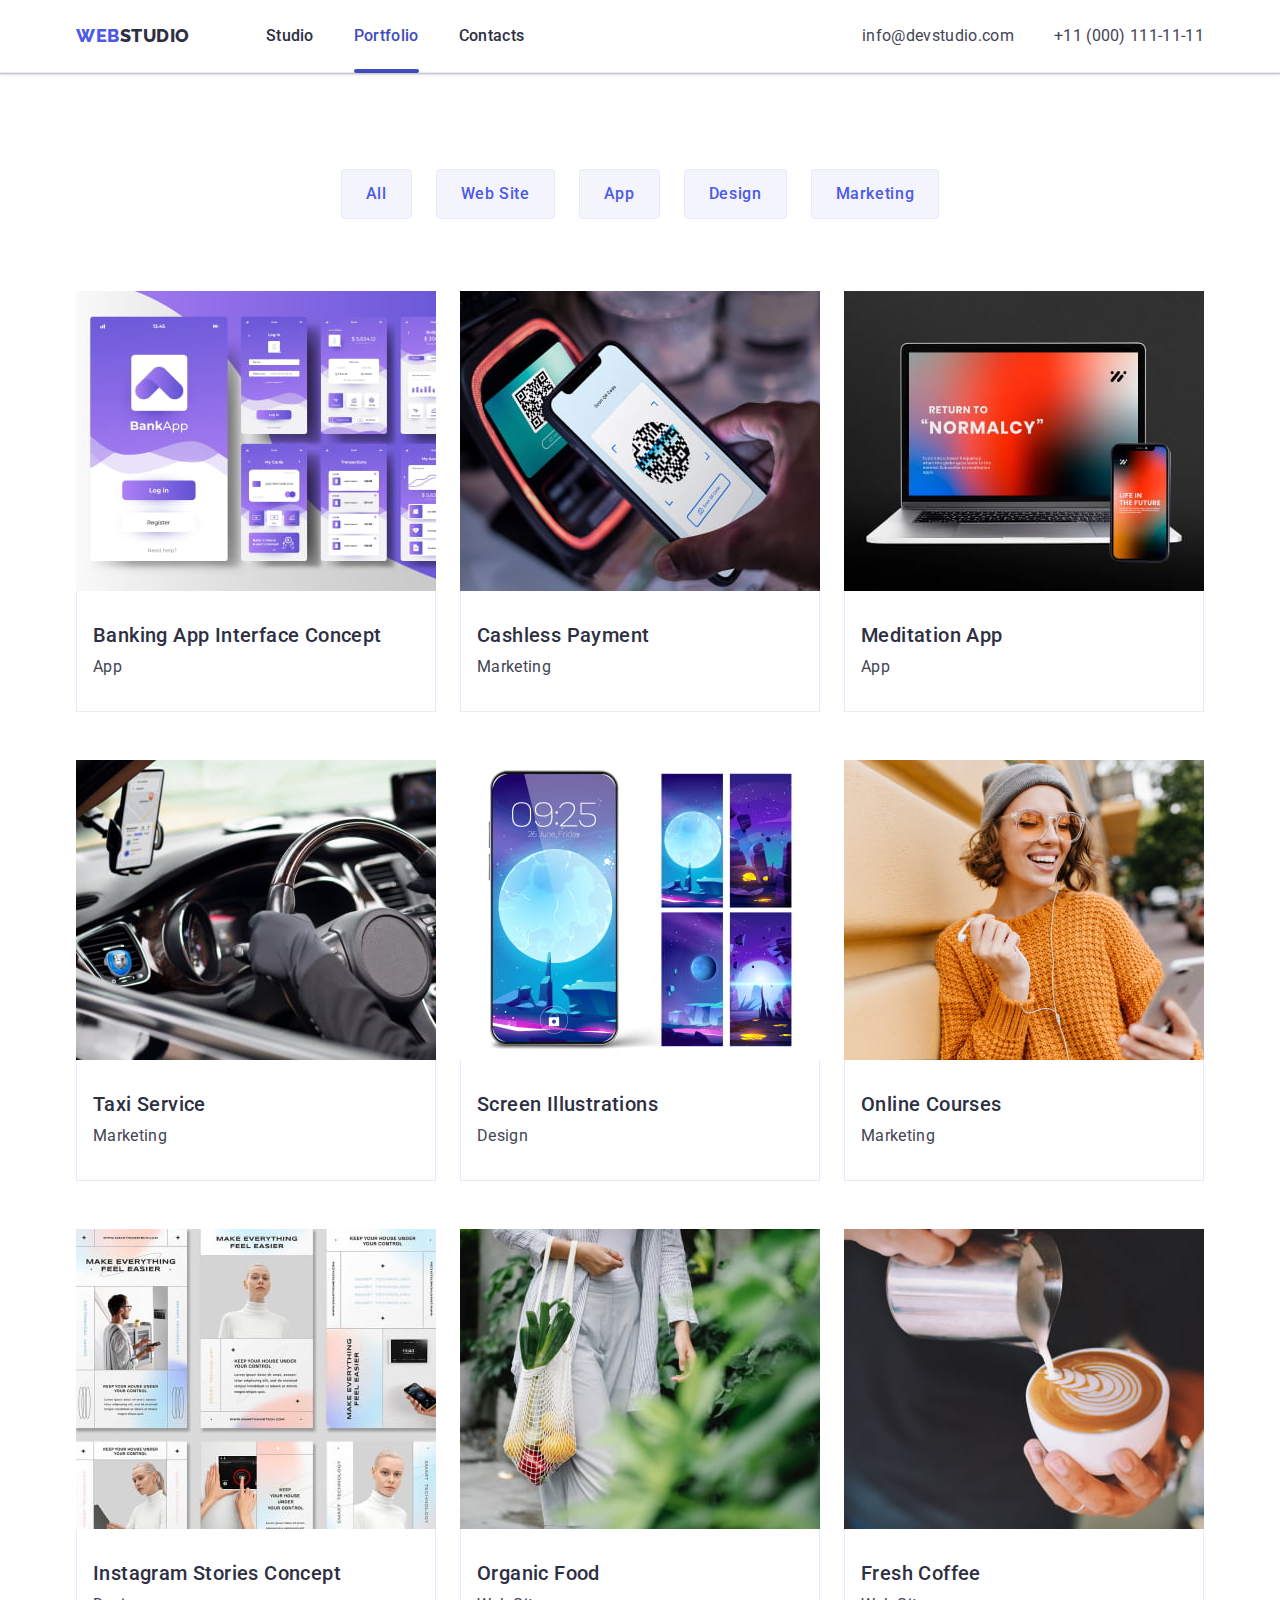
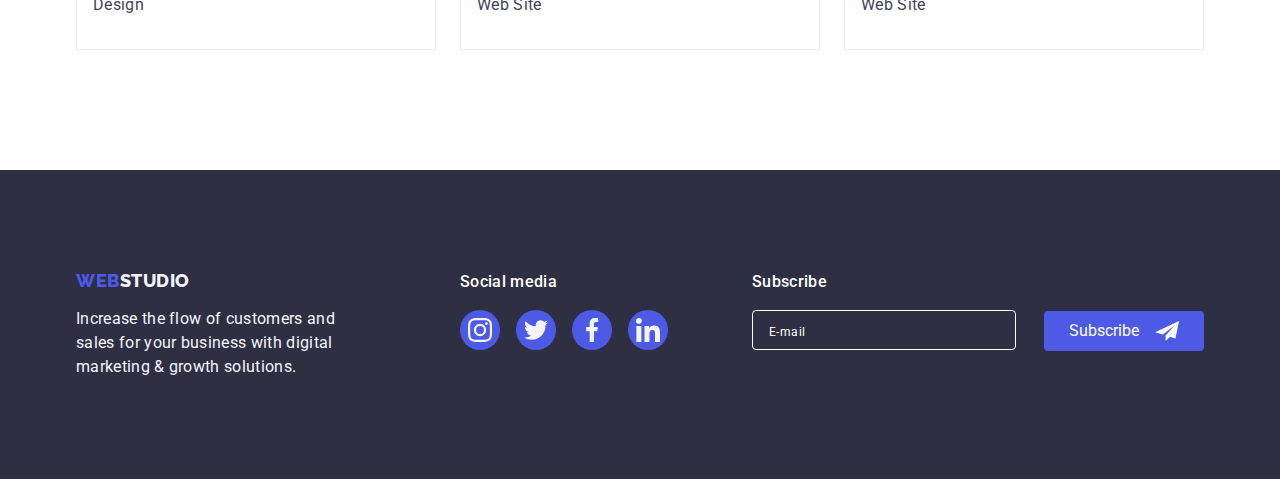
==== commit 52c72c88: "fix" ====
--- a/portfolio.html
+++ b/portfolio.html
@@ -250,13 +250,12 @@
         </div>
         <div class="subscribe-container">
           <p class="social-title">Subscribe</p>
-          <form class="subscribe-form form" name="subscribe-form"></form>
+          <form class="subscribe-form form" name="subscribe-form">
           
-          <input class="subscribe-input" type="email" name="email" placeholder="E-mail">
+          <input class="subscribe-input" type="email" name="email" placeholder="E-mail"/>
           
           <button class="subscribe-btn" type="submit">Subscribe <svg class="subscribe-icon" width="24" height="20"><use href="./images/icons.svg#icon-send"></use></svg></button>
-          
-
+          </form>
         </div>
         </div>
     </footer>
--- a/css/styles.css
+++ b/css/styles.css
@@ -718,36 +718,36 @@
 .subscribe-form-container {}
 
 .subscribe-input {
+padding-left: 16px;
     width: 264px;
     height: 40px;
     border-radius: 4px;
     background-color: var(--subtitle-color);
     border: 1px solid #FFFFFF;
+    color: #FFFFFF;
 }
 
 ::placeholder {
-    display: flex;
-    
-    font-weight: 400;
-
+  
     font-size: 12px;
         line-height: 1.17px;
         letter-spacing: 0.04em;
-        color: rgba(46, 47, 66, 0.4);
-
+        color:#FFFFFF;
 
 }
 
 .subscribe-btn {
     display: inline-flex;
-        min-width: 160px;
-        height: 40px;
-        border-radius: 4px;
-        background-color: var(--button-color);
-        margin-left: 24px;
-        color: #FFFFFF;
-        justify-content: center;
-        align-items: center;
+    justify-content: center;
+    align-items: center;
+    margin-left: 24px;
+    min-width: 160px;
+    height: 40px;
+
+    border-radius: 4px;
+    background-color: var(--button-color);
+    color: #FFFFFF;  
+    border: none;
 }
 
 .subscribe-btn:hover,
@@ -757,12 +757,8 @@
 }
 
 .subscribe-icon {
-    display: inline-flex;
-    width: 24px;
-    height: 20px;
     margin-left: 16px;
     
-    pointer-events: none;
 }
 
 /* Modal Window*/
@@ -784,7 +780,7 @@
     top: 50%;
     left: 50%;
     transform: translate(-50%, -50%);
-    padding: 24px;
+    padding: 72px 24px 24px 24px;
 
     width: 408px;
     min-height: 576px;
@@ -851,8 +847,8 @@
 
 .modal-title {
     display: block;
-    margin-bottom: 16px;
-    padding-top: 48px;
+    margin: 0 0 16px;
+    
     font-weight: 500;
     font-size: 16px;
     line-height: 1.5;
@@ -863,20 +859,24 @@
 
 .form {}
 
+.modal-text {
+    font-size: 12px;
+    line-height: 1.17px;
+    letter-spacing: 0.04em;
+
+    color: #8E8F99;
+}
+
 .form-label {
     display: block;
-    margin-bottom: 4px;
-    margin-top: 8px;
-    font-size: 12px;
-    line-height: 1, 17px;
-    letter-spacing: 0.01em;
-
-    color: #8E8F99;
-
+    margin-bottom: 8px;
 }
 
 .form-wrapper {
+    display: block;
+    margin-top: 4px;
     position: relative;
+   
 
 }
 
@@ -885,14 +885,15 @@
     height: 40px;
     padding: 0;
     padding-left: 36px;
-
-    outline: transparent;
+    
+    outline: none;
     outline-offset: -1px;
     border-radius: 4px;
-    border: 1px solid;
-}
-
-.form-field:focus {
+    border: 1px solid rgba(46, 47, 66, 0.4);
+}
+
+.form-field:focus,
+.form-agreement:focus {
     outline: 1px solid #4D5AE5;
     transition: 250ms cubic-bezier(0.4, 0, 0.2, 1);
 }
@@ -901,12 +902,7 @@
     position: absolute;
     top: 50%;
     left: 16px;
-    transform: translateY(-50%);
-
-    width: 18px;
-    height: 24px;
-
-    pointer-events: none;
+    transform: translateY(-50%); 
 }
 
 .form-field:focus+.form-icon {
@@ -915,12 +911,8 @@
 }
 
 .form-comment {
-    display: block;
-    margin-top: 8px;
-    margin-bottom: 4px;
-
     font-size: 12px;
-    line-height: 14px;
+    line-height: 1.17px;
     letter-spacing: 0.01em;
     color: #8E8F99;
 }
@@ -930,15 +922,26 @@
     width: 100%;
     height: 138px;
     padding: 16px;
+    margin-top: 4px;
+    margin-bottom: 16px;
+
     resize: none;
     border-radius: 4px;
     outline: transparent;
-    margin-bottom: 16px;
-}
+    border: 1px solid rgba(46, 47, 66, 0.4);
+}
+
+.form-agreement::placeholder {
+    font-size: 12px;
+    line-height: 1.17px;
+    letter-spacing: 0.04em;
+   color:rgba(46, 47, 66, 0.4);
+}
+
 
 .form-check {
     display: flex;
-    justify-content: center;
+    justify-content: flex-start;
     align-items: center;
     margin-bottom: 24px;
 
@@ -965,10 +968,9 @@
 }
 
 .form-check-text {
-    font-weight: 400;
     font-size: 12px;
-    line-height: 1,3;
-    letter-spacing: 0,04em;
+    line-height: 1.17;
+    letter-spacing: 0.04em;
     color: #8E8F99;
     user-select: none;
 }
